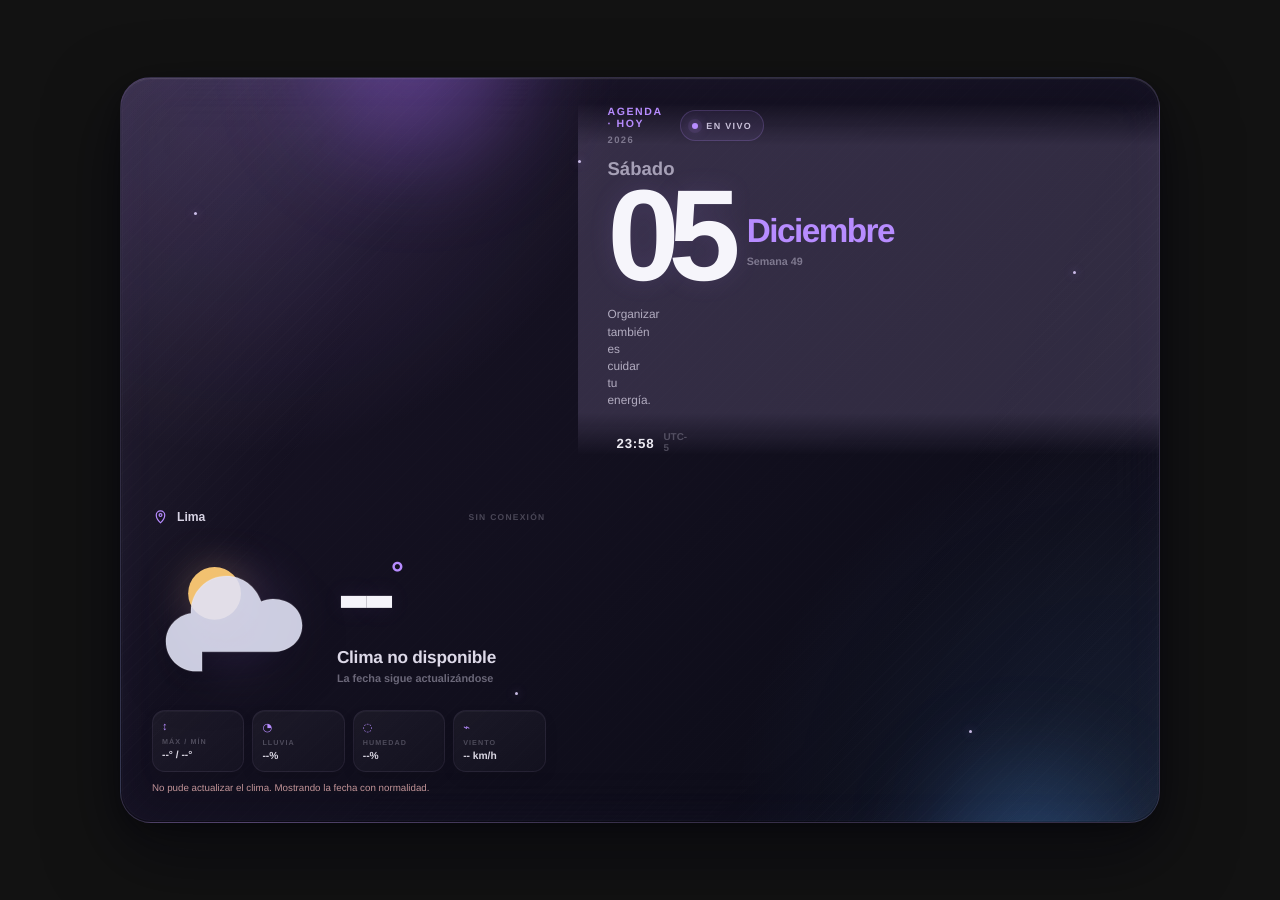
==== agenda.html @ 4ac25b36 "Add files via upload" ====
<!DOCTYPE html>
<html lang="es">
<head>
  <meta charset="UTF-8" />
  <meta name="viewport" content="width=device-width, initial-scale=1.0" />
  <meta name="color-scheme" content="dark" />
  <meta name="theme-color" content="transparent" />

  <title>Kanelista — Agenda</title>

  <link rel="stylesheet" href="agenda.css?v=20260717-1" />
  <script src="agenda.js?v=20260717-1" defer></script>
</head>

<body>
  <main class="widget-shell">
    <article class="agenda-card" id="agendaCard" data-period="night" data-weather="cloudy">
      <span class="shine" aria-hidden="true"></span>
      <span class="orb orb-one" aria-hidden="true"></span>
      <span class="orb orb-two" aria-hidden="true"></span>
      <span class="stars" aria-hidden="true">
        <i></i><i></i><i></i><i></i><i></i>
      </span>

      <section class="date-panel" aria-label="Fecha actual">
        <header class="panel-header">
          <div>
            <p class="eyebrow">AGENDA · HOY</p>
            <p class="year" id="year">2026</p>
          </div>

          <div class="live-pill">
            <span class="live-dot" aria-hidden="true"></span>
            <span>EN VIVO</span>
          </div>
        </header>

        <div class="date-main">
          <p class="weekday" id="weekday">Viernes</p>

          <div class="day-row">
            <strong class="day-number" id="dayNumber">17</strong>

            <div class="month-block">
              <span class="month" id="month">Julio</span>
              <span class="date-caption" id="dateCaption">Semana 29</span>
            </div>
          </div>

          <p class="daily-message" id="dailyMessage">
            Un día a la vez, pero con estilo.
          </p>
        </div>

        <footer class="date-footer">
          <span class="clock-icon" aria-hidden="true">
            <svg viewBox="0 0 24 24">
              <circle cx="12" cy="12" r="8.5"></circle>
              <path d="M12 7.2v5.2l3.4 2"></path>
            </svg>
          </span>

          <time class="clock" id="clock">19:00</time>
          <span class="timezone" id="timezoneLabel">UTC−5</span>
        </footer>
      </section>

      <div class="divider" aria-hidden="true"></div>

      <section class="weather-panel" aria-label="Clima actual">
        <header class="weather-header">
          <button class="location-button" id="locationButton" type="button" title="Usar mi ubicación">
            <span class="pin" aria-hidden="true">
              <svg viewBox="0 0 24 24">
                <path d="M12 21s6-5.1 6-11a6 6 0 1 0-12 0c0 5.9 6 11 6 11Z"></path>
                <circle cx="12" cy="10" r="2"></circle>
              </svg>
            </span>

            <span id="locationName">Lima</span>
          </button>

          <span class="updated" id="updatedLabel">Actualizando…</span>
        </header>

        <div class="weather-main">
          <div class="weather-icon" id="weatherIcon" aria-hidden="true">
            <svg viewBox="0 0 120 120">
              <circle class="sun-core" cx="45" cy="42" r="19"></circle>
              <path class="cloud-main" d="M36 84h51c12 0 21-8 21-19s-9-19-21-19c-3 0-6 .7-8.5 1.9C74.8 37 65 29.5 53.4 29.5 39.4 29.5 28 40.9 28 55v1.2C17.7 57.8 10 66.3 10 76.5 10 88.4 19.7 98 31.6 98H36Z"></path>
            </svg>
          </div>

          <div class="temperature-wrap">
            <div class="temperature-line">
              <strong id="temperature">--</strong>
              <span>°</span>
            </div>

            <p class="condition" id="condition">Cargando clima…</p>
            <p class="feels-like" id="feelsLike">Sensación térmica --°</p>
          </div>
        </div>

        <div class="weather-stats" aria-label="Detalles del clima">
          <div class="stat">
            <span class="stat-icon" aria-hidden="true">↕</span>
            <span class="stat-label">MÁX / MÍN</span>
            <strong id="highLow">--° / --°</strong>
          </div>

          <div class="stat">
            <span class="stat-icon" aria-hidden="true">◔</span>
            <span class="stat-label">LLUVIA</span>
            <strong id="rainChance">--%</strong>
          </div>

          <div class="stat">
            <span class="stat-icon" aria-hidden="true">◌</span>
            <span class="stat-label">HUMEDAD</span>
            <strong id="humidity">--%</strong>
          </div>

          <div class="stat">
            <span class="stat-icon" aria-hidden="true">⌁</span>
            <span class="stat-label">VIENTO</span>
            <strong id="wind">-- km/h</strong>
          </div>
        </div>

        <p class="weather-error" id="weatherError" hidden>
          No pude actualizar el clima. Mostrando la fecha con normalidad.
        </p>
      </section>
    </article>
  </main>
</body>
</html>
---- agenda.css ----
/* =========================================================
   KANELISTA — AGENDA CENTRAL
   Fecha + clima en vivo · fondo transparente para Notion
   ========================================================= */

:root {
  color-scheme: dark;

  --text: rgba(250, 249, 255, 0.98);
  --muted: rgba(226, 220, 242, 0.66);
  --soft: rgba(226, 220, 242, 0.43);
  --faint: rgba(226, 220, 242, 0.27);

  --purple: #b78cff;
  --purple-strong: #8d5cff;
  --purple-soft: rgba(183, 140, 255, 0.18);
  --cyan: #78e5ff;

  --glass-top: rgba(28, 21, 43, 0.86);
  --glass-bottom: rgba(9, 10, 22, 0.90);
  --line: rgba(211, 187, 255, 0.18);
  --line-hot: rgba(183, 140, 255, 0.42);
  --shadow: rgba(4, 3, 13, 0.54);

  --radius: 31px;
}

* {
  box-sizing: border-box;
}

html,
body {
  width: 100%;
  min-height: 100%;
  margin: 0;
  background: transparent !important;
}

body {
  overflow: hidden;
  color: var(--text);
  font-family:
    Inter,
    ui-sans-serif,
    -apple-system,
    BlinkMacSystemFont,
    "SF Pro Display",
    "Segoe UI",
    sans-serif;
  -webkit-font-smoothing: antialiased;
  text-rendering: geometricPrecision;
}

button {
  font: inherit;
}

.widget-shell {
  width: 100%;
  min-height: 100dvh;
  display: grid;
  place-items: center;
  padding: clamp(10px, 2.2vw, 22px);
  background: transparent;
}

.agenda-card {
  position: relative;
  isolation: isolate;
  width: min(100%, 1040px);
  min-height: 332px;
  display: grid;
  grid-template-columns: minmax(0, 0.94fr) 1px minmax(0, 1.2fr);
  overflow: hidden;

  border: 1px solid var(--line);
  border-radius: var(--radius);

  background:
    radial-gradient(circle at 12% 0%, rgba(183, 140, 255, 0.18), transparent 32%),
    radial-gradient(circle at 96% 100%, rgba(91, 169, 255, 0.11), transparent 31%),
    linear-gradient(142deg, var(--glass-top), var(--glass-bottom));

  box-shadow:
    0 28px 72px var(--shadow),
    0 8px 25px rgba(0, 0, 0, 0.28),
    inset 0 1px 0 rgba(255, 255, 255, 0.11),
    inset 0 -1px 0 rgba(0, 0, 0, 0.28);

  backdrop-filter: blur(28px) saturate(135%);
  -webkit-backdrop-filter: blur(28px) saturate(135%);

  transform: translateZ(0);
}

.agenda-card::before {
  content: "";
  position: absolute;
  inset: 0;
  z-index: -4;
  border-radius: inherit;
  pointer-events: none;

  background:
    linear-gradient(115deg, rgba(255, 255, 255, 0.06), transparent 26% 72%, rgba(255, 255, 255, 0.025)),
    repeating-linear-gradient(
      135deg,
      rgba(255, 255, 255, 0.009) 0 1px,
      transparent 1px 8px
    );
}

.agenda-card::after {
  content: "";
  position: absolute;
  inset: 1px;
  z-index: 10;
  border-radius: calc(var(--radius) - 1px);
  pointer-events: none;

  box-shadow:
    inset 0 0 45px rgba(183, 140, 255, 0.035),
    inset 0 0 0 1px rgba(255, 255, 255, 0.014);
}

/* Themes according to time and weather */

.agenda-card[data-period="day"] {
  --glass-top: rgba(27, 25, 47, 0.84);
  --glass-bottom: rgba(10, 13, 28, 0.88);
}

.agenda-card[data-period="day"][data-weather="clear"] {
  background:
    radial-gradient(circle at 91% 9%, rgba(255, 196, 101, 0.16), transparent 24%),
    radial-gradient(circle at 8% 100%, rgba(183, 140, 255, 0.15), transparent 30%),
    linear-gradient(142deg, rgba(35, 25, 50, 0.84), rgba(9, 13, 29, 0.90));
}

.agenda-card[data-weather="rain"] {
  background:
    radial-gradient(circle at 88% 0%, rgba(78, 169, 255, 0.17), transparent 29%),
    radial-gradient(circle at 9% 100%, rgba(183, 140, 255, 0.13), transparent 31%),
    linear-gradient(142deg, rgba(20, 27, 48, 0.88), rgba(7, 12, 25, 0.92));
}

.agenda-card[data-weather="fog"] {
  background:
    radial-gradient(circle at 86% 6%, rgba(221, 230, 248, 0.10), transparent 30%),
    linear-gradient(142deg, rgba(34, 31, 49, 0.88), rgba(12, 14, 26, 0.92));
}

.agenda-card[data-weather="storm"] {
  background:
    radial-gradient(circle at 88% 0%, rgba(124, 106, 255, 0.23), transparent 30%),
    radial-gradient(circle at 10% 100%, rgba(76, 167, 255, 0.14), transparent 30%),
    linear-gradient(142deg, rgba(25, 21, 50, 0.91), rgba(7, 9, 24, 0.94));
}

.shine {
  position: absolute;
  z-index: 11;
  top: -50%;
  left: -20%;
  width: 27%;
  height: 210%;
  pointer-events: none;
  opacity: 0;

  background:
    linear-gradient(
      90deg,
      transparent,
      rgba(255, 255, 255, 0.08),
      rgba(183, 140, 255, 0.28),
      rgba(255, 255, 255, 0.07),
      transparent
    );

  filter: blur(8px);
  transform: rotate(15deg) translateX(-190%);
  animation: shineAcross 9s ease-in-out infinite 1.8s;
}

.orb {
  position: absolute;
  z-index: -2;
  border-radius: 999px;
  pointer-events: none;
  filter: blur(46px);
}

.orb-one {
  width: 210px;
  height: 210px;
  top: -130px;
  left: 18%;
  background: rgba(169, 111, 255, 0.33);
  animation: driftOne 9s ease-in-out infinite;
}

.orb-two {
  width: 180px;
  height: 180px;
  right: 4%;
  bottom: -125px;
  background: rgba(83, 165, 255, 0.24);
  animation: driftTwo 11s ease-in-out infinite;
}

.stars i {
  position: absolute;
  z-index: -1;
  width: 3px;
  height: 3px;
  border-radius: 50%;
  background: rgba(225, 211, 255, 0.88);
  box-shadow: 0 0 8px rgba(183, 140, 255, 0.58);
  animation: twinkle 3.4s ease-in-out infinite;
}

.stars i:nth-child(1) {
  top: 18%;
  left: 7%;
}

.stars i:nth-child(2) {
  top: 11%;
  left: 44%;
  animation-delay: 0.7s;
}

.stars i:nth-child(3) {
  top: 26%;
  right: 8%;
  animation-delay: 1.5s;
}

.stars i:nth-child(4) {
  bottom: 17%;
  left: 38%;
  animation-delay: 2.1s;
}

.stars i:nth-child(5) {
  bottom: 12%;
  right: 18%;
  animation-delay: 2.6s;
}

.date-panel,
.weather-panel {
  position: relative;
  z-index: 2;
  min-width: 0;
  padding: 28px 31px 26px;
}

.date-panel {
  display: flex;
  flex-direction: column;
}

.panel-header,
.weather-header,
.date-footer {
  display: flex;
  align-items: center;
}

.panel-header,
.weather-header {
  justify-content: space-between;
  gap: 18px;
}

.eyebrow,
.year,
.stat-label,
.live-pill,
.updated {
  letter-spacing: 0.15em;
  text-transform: uppercase;
}

.eyebrow {
  margin: 0 0 4px;
  color: var(--purple);
  font-size: 0.66rem;
  font-weight: 780;
}

.year {
  margin: 0;
  color: var(--soft);
  font-size: 0.59rem;
  font-weight: 700;
}

.live-pill {
  display: inline-flex;
  align-items: center;
  gap: 8px;
  min-height: 31px;
  padding: 0 11px;

  border: 1px solid rgba(183, 140, 255, 0.20);
  border-radius: 999px;

  color: rgba(239, 231, 255, 0.80);
  background: rgba(183, 140, 255, 0.07);

  font-size: 0.56rem;
  font-weight: 760;
  white-space: nowrap;
}

.live-dot {
  width: 6px;
  height: 6px;
  border-radius: 50%;
  background: var(--purple);
  box-shadow:
    0 0 0 4px rgba(183, 140, 255, 0.09),
    0 0 11px rgba(183, 140, 255, 0.60);
  animation: livePulse 2.5s ease-in-out infinite;
}

.date-main {
  flex: 1;
  display: flex;
  flex-direction: column;
  justify-content: center;
  padding-block: 13px 7px;
}

.weekday {
  margin: 0 0 3px;
  color: var(--muted);
  font-size: clamp(1rem, 1.8vw, 1.16rem);
  font-weight: 580;
}

.day-row {
  display: flex;
  align-items: center;
  gap: 17px;
}

.day-number {
  display: block;
  color: var(--text);
  font-size: clamp(5.4rem, 11vw, 8.1rem);
  font-weight: 760;
  line-height: 0.82;
  letter-spacing: -0.085em;
  font-variant-numeric: tabular-nums;
  text-shadow: 0 0 26px rgba(183, 140, 255, 0.12);
}

.month-block {
  display: flex;
  flex-direction: column;
  padding-top: 8px;
}

.month {
  color: var(--purple);
  font-size: clamp(1.45rem, 3.1vw, 2.08rem);
  font-weight: 710;
  letter-spacing: -0.045em;
}

.date-caption {
  margin-top: 5px;
  color: var(--soft);
  font-size: 0.67rem;
  font-weight: 610;
}

.daily-message {
  max-width: 360px;
  margin: 17px 0 0;
  color: rgba(232, 226, 245, 0.70);
  font-size: 0.74rem;
  font-weight: 500;
  line-height: 1.45;
}

.date-footer {
  gap: 9px;
  padding-top: 15px;
  border-top: 1px solid rgba(222, 202, 255, 0.10);
}

.clock-icon {
  width: 17px;
  height: 17px;
  color: var(--purple);
}

.clock-icon svg {
  width: 100%;
  height: 100%;
  fill: none;
  stroke: currentColor;
  stroke-width: 1.7;
  stroke-linecap: round;
  stroke-linejoin: round;
}

.clock {
  color: rgba(250, 248, 255, 0.94);
  font-size: 0.83rem;
  font-weight: 720;
  font-variant-numeric: tabular-nums;
  letter-spacing: 0.06em;
}

.timezone {
  margin-left: auto;
  color: var(--faint);
  font-size: 0.62rem;
  font-weight: 620;
}

.divider {
  align-self: stretch;
  margin-block: 25px;
  background:
    linear-gradient(
      to bottom,
      transparent,
      rgba(215, 190, 255, 0.17) 12%,
      rgba(215, 190, 255, 0.17) 88%,
      transparent
    );
}

.weather-panel {
  display: flex;
  flex-direction: column;
}

.location-button {
  max-width: 72%;
  display: inline-flex;
  align-items: center;
  gap: 8px;
  padding: 0;
  border: 0;
  color: rgba(243, 238, 255, 0.88);
  background: transparent;
  cursor: pointer;
  font-size: 0.76rem;
  font-weight: 650;
}

.location-button:hover {
  color: var(--purple);
}

.location-button:focus-visible {
  outline: 2px solid rgba(183, 140, 255, 0.48);
  outline-offset: 5px;
  border-radius: 8px;
}

.pin {
  width: 17px;
  height: 17px;
  flex: 0 0 auto;
  color: var(--purple);
}

.pin svg {
  width: 100%;
  height: 100%;
  fill: none;
  stroke: currentColor;
  stroke-width: 1.7;
  stroke-linecap: round;
  stroke-linejoin: round;
}

.updated {
  flex: 0 0 auto;
  color: var(--faint);
  font-size: 0.53rem;
  font-weight: 710;
  white-space: nowrap;
}

.weather-main {
  flex: 1;
  display: grid;
  grid-template-columns: minmax(120px, 0.8fr) minmax(155px, 1fr);
  align-items: center;
  gap: 18px;
  padding-block: 10px 8px;
}

.weather-icon {
  position: relative;
  width: min(100%, 184px);
  aspect-ratio: 1;
  display: grid;
  place-items: center;
  justify-self: center;
  color: var(--purple);
  filter: drop-shadow(0 15px 22px rgba(5, 3, 16, 0.32));
}

.weather-icon::before {
  content: "";
  position: absolute;
  inset: 18%;
  z-index: -1;
  border-radius: 50%;
  background: rgba(183, 140, 255, 0.10);
  filter: blur(20px);
}

.weather-icon svg {
  width: 100%;
  height: 100%;
  overflow: visible;
}

.weather-icon .sun,
.weather-icon .sun-core,
.weather-icon .moon {
  fill: rgba(255, 205, 118, 0.94);
  filter: drop-shadow(0 0 14px rgba(255, 205, 118, 0.25));
  transform-origin: center;
  animation: sunBreathe 5.5s ease-in-out infinite;
}

.weather-icon .moon {
  fill: rgba(214, 206, 255, 0.95);
  filter: drop-shadow(0 0 14px rgba(183, 140, 255, 0.25));
}

.weather-icon .cloud,
.weather-icon .cloud-main {
  fill: rgba(224, 226, 246, 0.90);
  stroke: rgba(255, 255, 255, 0.14);
  stroke-width: 1;
  animation: cloudFloat 5.5s ease-in-out infinite;
}

.weather-icon .cloud-back {
  fill: rgba(161, 169, 207, 0.54);
  animation: cloudFloatBack 7s ease-in-out infinite;
}

.weather-icon .rain-drop {
  stroke: rgba(113, 207, 255, 0.92);
  stroke-width: 4.5;
  stroke-linecap: round;
  animation: rainDrop 1.25s linear infinite;
}

.weather-icon .snow-dot {
  fill: rgba(230, 245, 255, 0.95);
  animation: snowFall 2.1s linear infinite;
}

.weather-icon .bolt {
  fill: rgba(255, 215, 91, 0.96);
  filter: drop-shadow(0 0 9px rgba(255, 215, 91, 0.35));
  animation: boltFlash 2.8s ease-in-out infinite;
}

.weather-icon .fog-line {
  stroke: rgba(219, 222, 240, 0.74);
  stroke-width: 5;
  stroke-linecap: round;
  animation: fogMove 5s ease-in-out infinite;
}

.temperature-wrap {
  min-width: 0;
}

.temperature-line {
  display: flex;
  align-items: flex-start;
}

.temperature-line strong {
  color: var(--text);
  font-size: clamp(4.1rem, 8vw, 6.3rem);
  font-weight: 740;
  line-height: 0.82;
  letter-spacing: -0.08em;
  font-variant-numeric: tabular-nums;
  text-shadow: 0 0 25px rgba(183, 140, 255, 0.10);
}

.temperature-line span {
  margin: 2px 0 0 3px;
  color: var(--purple);
  font-size: 2rem;
  font-weight: 660;
}

.condition {
  margin: 11px 0 0;
  overflow: hidden;
  color: rgba(244, 240, 255, 0.90);
  font-size: clamp(0.9rem, 1.75vw, 1.08rem);
  font-weight: 670;
  letter-spacing: -0.015em;
  text-overflow: ellipsis;
  white-space: nowrap;
}

.feels-like {
  margin: 5px 0 0;
  color: var(--soft);
  font-size: 0.68rem;
  font-weight: 560;
}

.weather-stats {
  display: grid;
  grid-template-columns: repeat(4, minmax(0, 1fr));
  gap: 8px;
}

.stat {
  min-width: 0;
  padding: 10px 9px 9px;
  border: 1px solid rgba(211, 187, 255, 0.08);
  border-radius: 13px;

  background:
    linear-gradient(145deg, rgba(255, 255, 255, 0.045), rgba(255, 255, 255, 0.014));

  box-shadow:
    inset 0 1px 0 rgba(255, 255, 255, 0.035),
    0 6px 14px rgba(0, 0, 0, 0.08);
}

.stat-icon {
  display: block;
  margin-bottom: 4px;
  color: var(--purple);
  font-size: 0.70rem;
}

.stat-label {
  display: block;
  margin-bottom: 4px;
  overflow: hidden;
  color: var(--faint);
  font-size: 0.45rem;
  font-weight: 730;
  text-overflow: ellipsis;
  white-space: nowrap;
}

.stat strong {
  display: block;
  overflow: hidden;
  color: rgba(247, 244, 255, 0.88);
  font-size: 0.64rem;
  font-weight: 690;
  text-overflow: ellipsis;
  white-space: nowrap;
}

.weather-error {
  margin: 10px 0 0;
  color: rgba(255, 194, 194, 0.74);
  font-size: 0.61rem;
  line-height: 1.4;
}

/* Loading */

.agenda-card.is-loading .weather-icon {
  opacity: 0.45;
}

.agenda-card.is-loading .temperature-line,
.agenda-card.is-loading .condition,
.agenda-card.is-loading .feels-like,
.agenda-card.is-loading .weather-stats {
  animation: loadingPulse 1.35s ease-in-out infinite;
}

/* Responsive */

@media (max-width: 760px) {
  body {
    overflow: auto;
  }

  .widget-shell {
    place-items: start center;
  }

  .agenda-card {
    grid-template-columns: 1fr;
    min-height: 0;
  }

  .divider {
    width: auto;
    height: 1px;
    margin: 0 24px;

    background:
      linear-gradient(
        to right,
        transparent,
        rgba(215, 190, 255, 0.17) 12%,
        rgba(215, 190, 255, 0.17) 88%,
        transparent
      );
  }

  .date-panel,
  .weather-panel {
    padding: 24px;
  }

  .date-main {
    min-height: 200px;
  }

  .weather-main {
    min-height: 210px;
  }
}

@media (max-width: 520px) {
  .widget-shell {
    padding: 9px;
  }

  .agenda-card {
    border-radius: 24px;
  }

  .date-panel,
  .weather-panel {
    padding-inline: 19px;
  }

  .day-number {
    font-size: clamp(4.7rem, 23vw, 6.4rem);
  }

  .weather-main {
    grid-template-columns: minmax(102px, 0.75fr) minmax(140px, 1fr);
    gap: 9px;
  }

  .weather-icon {
    width: min(100%, 145px);
  }

  .temperature-line strong {
    font-size: clamp(3.7rem, 19vw, 5rem);
  }

  .weather-stats {
    grid-template-columns: 1fr 1fr;
  }

  .stat {
    min-height: 64px;
  }
}

@media (max-width: 370px) {
  .live-pill {
    display: none;
  }

  .weather-main {
    grid-template-columns: 1fr;
  }

  .weather-icon {
    width: 118px;
    margin-bottom: -16px;
  }

  .temperature-wrap {
    text-align: center;
  }

  .temperature-line {
    justify-content: center;
  }
}

/* Animations */

@keyframes shineAcross {
  0%,
  14% {
    opacity: 0;
    transform: rotate(15deg) translateX(-190%);
  }

  25% {
    opacity: 0.5;
  }

  42% {
    opacity: 0.82;
  }

  60% {
    opacity: 0;
    transform: rotate(15deg) translateX(500%);
  }

  100% {
    opacity: 0;
    transform: rotate(15deg) translateX(500%);
  }
}

@keyframes driftOne {
  0%,
  100% {
    transform: translate3d(0, 0, 0) scale(1);
    opacity: 0.27;
  }

  50% {
    transform: translate3d(20px, 13px, 0) scale(1.12);
    opacity: 0.39;
  }
}

@keyframes driftTwo {
  0%,
  100% {
    transform: translate3d(0, 0, 0) scale(1);
    opacity: 0.21;
  }

  50% {
    transform: translate3d(-16px, -11px, 0) scale(1.15);
    opacity: 0.34;
  }
}

@keyframes twinkle {
  0%,
  100% {
    opacity: 0.18;
    transform: scale(0.75);
  }

  50% {
    opacity: 0.9;
    transform: scale(1.22);
  }
}

@keyframes livePulse {
  0%,
  100% {
    opacity: 0.78;
    transform: scale(1);
  }

  50% {
    opacity: 1;
    transform: scale(1.18);
  }
}

@keyframes loadingPulse {
  0%,
  100% {
    opacity: 0.48;
  }

  50% {
    opacity: 0.88;
  }
}

@keyframes sunBreathe {
  0%,
  100% {
    transform: scale(0.97);
  }

  50% {
    transform: scale(1.04);
  }
}

@keyframes cloudFloat {
  0%,
  100% {
    transform: translateX(0);
  }

  50% {
    transform: translateX(3px);
  }
}

@keyframes cloudFloatBack {
  0%,
  100% {
    transform: translateX(0);
  }

  50% {
    transform: translateX(-3px);
  }
}

@keyframes rainDrop {
  0% {
    opacity: 0;
    transform: translateY(-5px);
  }

  25% {
    opacity: 1;
  }

  100% {
    opacity: 0;
    transform: translateY(15px);
  }
}

@keyframes snowFall {
  0% {
    opacity: 0;
    transform: translateY(-5px);
  }

  25% {
    opacity: 1;
  }

  100% {
    opacity: 0;
    transform: translateY(14px);
  }
}

@keyframes boltFlash {
  0%,
  83%,
  100% {
    opacity: 0.55;
  }

  86%,
  90% {
    opacity: 1;
  }

  88%,
  92% {
    opacity: 0.35;
  }
}

@keyframes fogMove {
  0%,
  100% {
    transform: translateX(-4px);
    opacity: 0.55;
  }

  50% {
    transform: translateX(5px);
    opacity: 0.9;
  }
}

@media (prefers-reduced-motion: reduce) {
  *,
  *::before,
  *::after {
    animation-duration: 0.001ms !important;
    animation-iteration-count: 1 !important;
    transition-duration: 0.001ms !important;
  }
}
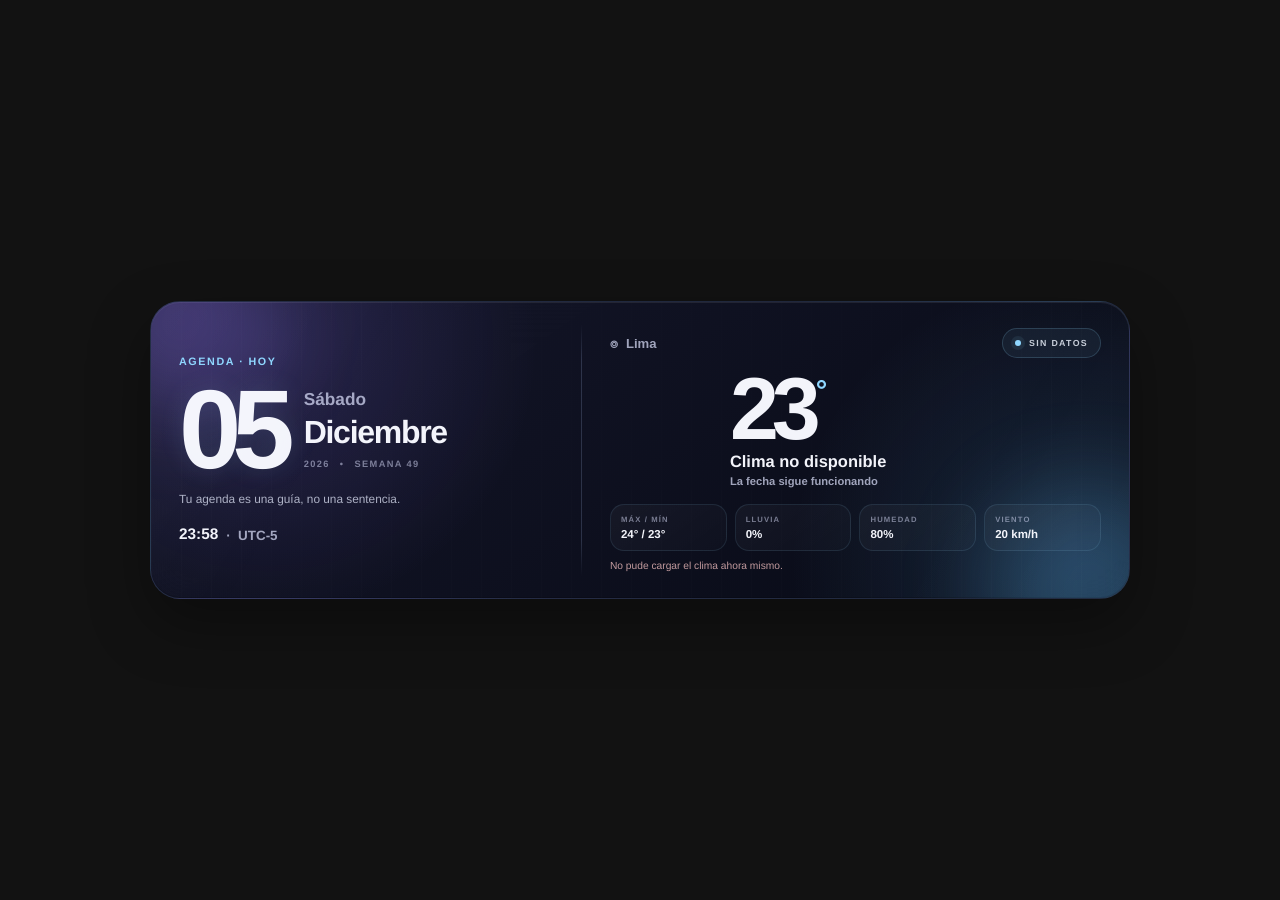
==== commit 617eb99d: "Add files via upload" ====
--- a/agenda.html
+++ b/agenda.html
@@ -4,132 +4,96 @@
   <meta charset="UTF-8" />
   <meta name="viewport" content="width=device-width, initial-scale=1.0" />
   <meta name="color-scheme" content="dark" />
-  <meta name="theme-color" content="transparent" />
-
-  <title>Kanelista — Agenda</title>
-
-  <link rel="stylesheet" href="agenda.css?v=20260717-1" />
-  <script src="agenda.js?v=20260717-1" defer></script>
+  <title>Kanelista · Agenda</title>
+  <link rel="stylesheet" href="agenda.css?v=20260717-3" />
+  <script src="agenda.js?v=20260717-3" defer></script>
 </head>
-
 <body>
   <main class="widget-shell">
-    <article class="agenda-card" id="agendaCard" data-period="night" data-weather="cloudy">
-      <span class="shine" aria-hidden="true"></span>
-      <span class="orb orb-one" aria-hidden="true"></span>
-      <span class="orb orb-two" aria-hidden="true"></span>
-      <span class="stars" aria-hidden="true">
-        <i></i><i></i><i></i><i></i><i></i>
-      </span>
+    <article class="agenda-card" id="agendaCard" data-period="night">
+      <span class="glow glow-left" aria-hidden="true"></span>
+      <span class="glow glow-right" aria-hidden="true"></span>
 
-      <section class="date-panel" aria-label="Fecha actual">
-        <header class="panel-header">
-          <div>
-            <p class="eyebrow">AGENDA · HOY</p>
-            <p class="year" id="year">2026</p>
+      <section class="date-side" aria-label="Fecha actual">
+        <p class="eyebrow">AGENDA · HOY</p>
+
+        <div class="date-main">
+          <div class="date-big">
+            <span class="day-number" id="dayNumber">17</span>
           </div>
 
-          <div class="live-pill">
-            <span class="live-dot" aria-hidden="true"></span>
-            <span>EN VIVO</span>
+          <div class="date-meta">
+            <p class="weekday" id="weekday">Viernes</p>
+            <p class="month" id="month">Julio</p>
+            <p class="yearline">
+              <span id="year">2026</span>
+              <span class="dot">•</span>
+              <span id="weekLabel">Semana 29</span>
+            </p>
           </div>
-        </header>
-
-        <div class="date-main">
-          <p class="weekday" id="weekday">Viernes</p>
-
-          <div class="day-row">
-            <strong class="day-number" id="dayNumber">17</strong>
-
-            <div class="month-block">
-              <span class="month" id="month">Julio</span>
-              <span class="date-caption" id="dateCaption">Semana 29</span>
-            </div>
-          </div>
-
-          <p class="daily-message" id="dailyMessage">
-            Un día a la vez, pero con estilo.
-          </p>
         </div>
 
-        <footer class="date-footer">
-          <span class="clock-icon" aria-hidden="true">
-            <svg viewBox="0 0 24 24">
-              <circle cx="12" cy="12" r="8.5"></circle>
-              <path d="M12 7.2v5.2l3.4 2"></path>
-            </svg>
-          </span>
+        <p class="message" id="message">Organiza tu día sin ahogarte en él.</p>
 
-          <time class="clock" id="clock">19:00</time>
+        <div class="date-bottom">
+          <span class="time" id="clock">22:46</span>
+          <span class="sep">·</span>
           <span class="timezone" id="timezoneLabel">UTC−5</span>
-        </footer>
+        </div>
       </section>
 
       <div class="divider" aria-hidden="true"></div>
 
-      <section class="weather-panel" aria-label="Clima actual">
-        <header class="weather-header">
-          <button class="location-button" id="locationButton" type="button" title="Usar mi ubicación">
-            <span class="pin" aria-hidden="true">
-              <svg viewBox="0 0 24 24">
-                <path d="M12 21s6-5.1 6-11a6 6 0 1 0-12 0c0 5.9 6 11 6 11Z"></path>
-                <circle cx="12" cy="10" r="2"></circle>
-              </svg>
-            </span>
-
+      <section class="weather-side" aria-label="Clima actual">
+        <div class="weather-top">
+          <button class="location" id="locationButton" type="button" title="Usar mi ubicación">
+            <span class="pin">⌾</span>
             <span id="locationName">Lima</span>
           </button>
 
-          <span class="updated" id="updatedLabel">Actualizando…</span>
-        </header>
+          <span class="live-pill">
+            <span class="live-dot"></span>
+            <span id="updatedLabel">AHORA</span>
+          </span>
+        </div>
 
         <div class="weather-main">
-          <div class="weather-icon" id="weatherIcon" aria-hidden="true">
-            <svg viewBox="0 0 120 120">
-              <circle class="sun-core" cx="45" cy="42" r="19"></circle>
-              <path class="cloud-main" d="M36 84h51c12 0 21-8 21-19s-9-19-21-19c-3 0-6 .7-8.5 1.9C74.8 37 65 29.5 53.4 29.5 39.4 29.5 28 40.9 28 55v1.2C17.7 57.8 10 66.3 10 76.5 10 88.4 19.7 98 31.6 98H36Z"></path>
-            </svg>
-          </div>
+          <div class="icon-wrap" id="weatherIcon" aria-hidden="true"></div>
 
-          <div class="temperature-wrap">
-            <div class="temperature-line">
-              <strong id="temperature">--</strong>
-              <span>°</span>
+          <div class="weather-text">
+            <div class="temp-line">
+              <span class="temp" id="temperature">23</span>
+              <span class="temp-degree">°</span>
             </div>
-
-            <p class="condition" id="condition">Cargando clima…</p>
-            <p class="feels-like" id="feelsLike">Sensación térmica --°</p>
+            <p class="condition" id="condition">Cielo despejado</p>
+            <p class="feels-like" id="feelsLike">Sensación térmica 23°</p>
           </div>
         </div>
 
-        <div class="weather-stats" aria-label="Detalles del clima">
-          <div class="stat">
-            <span class="stat-icon" aria-hidden="true">↕</span>
-            <span class="stat-label">MÁX / MÍN</span>
-            <strong id="highLow">--° / --°</strong>
+        <div class="weather-chips">
+          <div class="chip">
+            <span class="chip-label">Máx / mín</span>
+            <strong id="highLow">24° / 23°</strong>
           </div>
 
-          <div class="stat">
-            <span class="stat-icon" aria-hidden="true">◔</span>
-            <span class="stat-label">LLUVIA</span>
-            <strong id="rainChance">--%</strong>
+          <div class="chip">
+            <span class="chip-label">Lluvia</span>
+            <strong id="rainChance">0%</strong>
           </div>
 
-          <div class="stat">
-            <span class="stat-icon" aria-hidden="true">◌</span>
-            <span class="stat-label">HUMEDAD</span>
-            <strong id="humidity">--%</strong>
+          <div class="chip">
+            <span class="chip-label">Humedad</span>
+            <strong id="humidity">80%</strong>
           </div>
 
-          <div class="stat">
-            <span class="stat-icon" aria-hidden="true">⌁</span>
-            <span class="stat-label">VIENTO</span>
-            <strong id="wind">-- km/h</strong>
+          <div class="chip">
+            <span class="chip-label">Viento</span>
+            <strong id="wind">20 km/h</strong>
           </div>
         </div>
 
         <p class="weather-error" id="weatherError" hidden>
-          No pude actualizar el clima. Mostrando la fecha con normalidad.
+          No pude cargar el clima ahora mismo.
         </p>
       </section>
     </article>
--- a/agenda.css
+++ b/agenda.css
@@ -1,45 +1,28 @@
-/* =========================================================
-   KANELISTA — AGENDA CENTRAL
-   Fecha + clima en vivo · fondo transparente para Notion
-   ========================================================= */
+/* KANELISTA — Agenda simple horizontal */
 
 :root {
   color-scheme: dark;
-
-  --text: rgba(250, 249, 255, 0.98);
-  --muted: rgba(226, 220, 242, 0.66);
-  --soft: rgba(226, 220, 242, 0.43);
-  --faint: rgba(226, 220, 242, 0.27);
-
-  --purple: #b78cff;
-  --purple-strong: #8d5cff;
-  --purple-soft: rgba(183, 140, 255, 0.18);
-  --cyan: #78e5ff;
-
-  --glass-top: rgba(28, 21, 43, 0.86);
-  --glass-bottom: rgba(9, 10, 22, 0.90);
-  --line: rgba(211, 187, 255, 0.18);
-  --line-hot: rgba(183, 140, 255, 0.42);
-  --shadow: rgba(4, 3, 13, 0.54);
-
-  --radius: 31px;
-}
-
-* {
-  box-sizing: border-box;
-}
-
-html,
-body {
+  --bg-top: rgba(22, 24, 46, 0.88);
+  --bg-bottom: rgba(7, 10, 22, 0.92);
+  --line: rgba(145, 190, 255, 0.15);
+  --text: rgba(248, 249, 255, 0.98);
+  --muted: rgba(223, 228, 255, 0.70);
+  --soft: rgba(223, 228, 255, 0.50);
+  --accent: #8fd7ff;
+  --accent2: #8e73ff;
+  --shadow: rgba(0, 0, 0, 0.34);
+}
+
+* { box-sizing: border-box; }
+
+html, body {
+  margin: 0;
   width: 100%;
   min-height: 100%;
-  margin: 0;
   background: transparent !important;
 }
 
 body {
-  overflow: hidden;
-  color: var(--text);
   font-family:
     Inter,
     ui-sans-serif,
@@ -48,6 +31,7 @@
     "SF Pro Display",
     "Segoe UI",
     sans-serif;
+  color: var(--text);
   -webkit-font-smoothing: antialiased;
   text-rendering: geometricPrecision;
 }
@@ -61,640 +45,523 @@
   min-height: 100dvh;
   display: grid;
   place-items: center;
-  padding: clamp(10px, 2.2vw, 22px);
+  padding: 14px;
   background: transparent;
 }
 
 .agenda-card {
   position: relative;
-  isolation: isolate;
-  width: min(100%, 1040px);
-  min-height: 332px;
-  display: grid;
-  grid-template-columns: minmax(0, 0.94fr) 1px minmax(0, 1.2fr);
   overflow: hidden;
-
+  width: min(100%, 980px);
+  min-height: 250px;
+  display: flex;
+  align-items: stretch;
+  gap: 0;
+  border-radius: 30px;
   border: 1px solid var(--line);
-  border-radius: var(--radius);
-
   background:
-    radial-gradient(circle at 12% 0%, rgba(183, 140, 255, 0.18), transparent 32%),
-    radial-gradient(circle at 96% 100%, rgba(91, 169, 255, 0.11), transparent 31%),
-    linear-gradient(142deg, var(--glass-top), var(--glass-bottom));
-
+    radial-gradient(circle at 12% 15%, rgba(142, 115, 255, 0.18), transparent 30%),
+    radial-gradient(circle at 95% 88%, rgba(109, 196, 255, 0.16), transparent 30%),
+    linear-gradient(145deg, var(--bg-top), var(--bg-bottom));
   box-shadow:
-    0 28px 72px var(--shadow),
-    0 8px 25px rgba(0, 0, 0, 0.28),
-    inset 0 1px 0 rgba(255, 255, 255, 0.11),
-    inset 0 -1px 0 rgba(0, 0, 0, 0.28);
-
-  backdrop-filter: blur(28px) saturate(135%);
-  -webkit-backdrop-filter: blur(28px) saturate(135%);
-
-  transform: translateZ(0);
+    0 24px 60px var(--shadow),
+    inset 0 1px 0 rgba(255,255,255,0.08),
+    inset 0 -1px 0 rgba(0,0,0,0.2);
+  backdrop-filter: blur(24px) saturate(130%);
+  -webkit-backdrop-filter: blur(24px) saturate(130%);
 }
 
 .agenda-card::before {
   content: "";
   position: absolute;
   inset: 0;
-  z-index: -4;
-  border-radius: inherit;
   pointer-events: none;
-
   background:
-    linear-gradient(115deg, rgba(255, 255, 255, 0.06), transparent 26% 72%, rgba(255, 255, 255, 0.025)),
+    linear-gradient(120deg, rgba(255,255,255,0.045), transparent 25% 75%, rgba(255,255,255,0.025)),
     repeating-linear-gradient(
-      135deg,
-      rgba(255, 255, 255, 0.009) 0 1px,
-      transparent 1px 8px
+      90deg,
+      rgba(255,255,255,0.014) 0 1px,
+      transparent 1px 30px
     );
-}
-
-.agenda-card::after {
-  content: "";
+  opacity: 0.7;
+}
+
+.glow {
   position: absolute;
-  inset: 1px;
-  z-index: 10;
-  border-radius: calc(var(--radius) - 1px);
+  border-radius: 999px;
+  filter: blur(44px);
   pointer-events: none;
-
-  box-shadow:
-    inset 0 0 45px rgba(183, 140, 255, 0.035),
-    inset 0 0 0 1px rgba(255, 255, 255, 0.014);
-}
-
-/* Themes according to time and weather */
-
-.agenda-card[data-period="day"] {
-  --glass-top: rgba(27, 25, 47, 0.84);
-  --glass-bottom: rgba(10, 13, 28, 0.88);
-}
-
-.agenda-card[data-period="day"][data-weather="clear"] {
-  background:
-    radial-gradient(circle at 91% 9%, rgba(255, 196, 101, 0.16), transparent 24%),
-    radial-gradient(circle at 8% 100%, rgba(183, 140, 255, 0.15), transparent 30%),
-    linear-gradient(142deg, rgba(35, 25, 50, 0.84), rgba(9, 13, 29, 0.90));
-}
-
-.agenda-card[data-weather="rain"] {
-  background:
-    radial-gradient(circle at 88% 0%, rgba(78, 169, 255, 0.17), transparent 29%),
-    radial-gradient(circle at 9% 100%, rgba(183, 140, 255, 0.13), transparent 31%),
-    linear-gradient(142deg, rgba(20, 27, 48, 0.88), rgba(7, 12, 25, 0.92));
-}
-
-.agenda-card[data-weather="fog"] {
-  background:
-    radial-gradient(circle at 86% 6%, rgba(221, 230, 248, 0.10), transparent 30%),
-    linear-gradient(142deg, rgba(34, 31, 49, 0.88), rgba(12, 14, 26, 0.92));
-}
-
-.agenda-card[data-weather="storm"] {
-  background:
-    radial-gradient(circle at 88% 0%, rgba(124, 106, 255, 0.23), transparent 30%),
-    radial-gradient(circle at 10% 100%, rgba(76, 167, 255, 0.14), transparent 30%),
-    linear-gradient(142deg, rgba(25, 21, 50, 0.91), rgba(7, 9, 24, 0.94));
-}
-
-.shine {
-  position: absolute;
-  z-index: 11;
-  top: -50%;
-  left: -20%;
-  width: 27%;
-  height: 210%;
-  pointer-events: none;
-  opacity: 0;
-
-  background:
-    linear-gradient(
-      90deg,
-      transparent,
-      rgba(255, 255, 255, 0.08),
-      rgba(183, 140, 255, 0.28),
-      rgba(255, 255, 255, 0.07),
-      transparent
-    );
-
-  filter: blur(8px);
-  transform: rotate(15deg) translateX(-190%);
-  animation: shineAcross 9s ease-in-out infinite 1.8s;
-}
-
-.orb {
-  position: absolute;
-  z-index: -2;
-  border-radius: 999px;
-  pointer-events: none;
-  filter: blur(46px);
-}
-
-.orb-one {
-  width: 210px;
-  height: 210px;
-  top: -130px;
-  left: 18%;
-  background: rgba(169, 111, 255, 0.33);
-  animation: driftOne 9s ease-in-out infinite;
-}
-
-.orb-two {
+  z-index: 0;
+}
+
+.glow-left {
   width: 180px;
   height: 180px;
-  right: 4%;
-  bottom: -125px;
-  background: rgba(83, 165, 255, 0.24);
-  animation: driftTwo 11s ease-in-out infinite;
-}
-
-.stars i {
-  position: absolute;
-  z-index: -1;
-  width: 3px;
-  height: 3px;
-  border-radius: 50%;
-  background: rgba(225, 211, 255, 0.88);
-  box-shadow: 0 0 8px rgba(183, 140, 255, 0.58);
-  animation: twinkle 3.4s ease-in-out infinite;
-}
-
-.stars i:nth-child(1) {
-  top: 18%;
-  left: 7%;
-}
-
-.stars i:nth-child(2) {
-  top: 11%;
-  left: 44%;
-  animation-delay: 0.7s;
-}
-
-.stars i:nth-child(3) {
-  top: 26%;
-  right: 8%;
-  animation-delay: 1.5s;
-}
-
-.stars i:nth-child(4) {
-  bottom: 17%;
-  left: 38%;
-  animation-delay: 2.1s;
-}
-
-.stars i:nth-child(5) {
-  bottom: 12%;
-  right: 18%;
-  animation-delay: 2.6s;
-}
-
-.date-panel,
-.weather-panel {
+  left: -60px;
+  top: -70px;
+  background: rgba(150, 120, 255, 0.25);
+}
+
+.glow-right {
+  width: 200px;
+  height: 200px;
+  right: -60px;
+  bottom: -90px;
+  background: rgba(94, 188, 255, 0.22);
+}
+
+.date-side,
+.weather-side {
   position: relative;
-  z-index: 2;
+  z-index: 1;
   min-width: 0;
-  padding: 28px 31px 26px;
-}
-
-.date-panel {
-  display: flex;
-  flex-direction: column;
-}
-
-.panel-header,
-.weather-header,
-.date-footer {
-  display: flex;
-  align-items: center;
-}
-
-.panel-header,
-.weather-header {
-  justify-content: space-between;
-  gap: 18px;
-}
-
-.eyebrow,
-.year,
-.stat-label,
-.live-pill,
-.updated {
-  letter-spacing: 0.15em;
-  text-transform: uppercase;
-}
-
-.eyebrow {
-  margin: 0 0 4px;
-  color: var(--purple);
-  font-size: 0.66rem;
-  font-weight: 780;
-}
-
-.year {
-  margin: 0;
-  color: var(--soft);
-  font-size: 0.59rem;
-  font-weight: 700;
-}
-
-.live-pill {
-  display: inline-flex;
-  align-items: center;
-  gap: 8px;
-  min-height: 31px;
-  padding: 0 11px;
-
-  border: 1px solid rgba(183, 140, 255, 0.20);
-  border-radius: 999px;
-
-  color: rgba(239, 231, 255, 0.80);
-  background: rgba(183, 140, 255, 0.07);
-
-  font-size: 0.56rem;
-  font-weight: 760;
-  white-space: nowrap;
-}
-
-.live-dot {
-  width: 6px;
-  height: 6px;
-  border-radius: 50%;
-  background: var(--purple);
-  box-shadow:
-    0 0 0 4px rgba(183, 140, 255, 0.09),
-    0 0 11px rgba(183, 140, 255, 0.60);
-  animation: livePulse 2.5s ease-in-out infinite;
-}
-
-.date-main {
-  flex: 1;
+  padding: 26px 28px;
+}
+
+.date-side {
+  flex: 1 1 44%;
   display: flex;
   flex-direction: column;
   justify-content: center;
-  padding-block: 13px 7px;
-}
-
-.weekday {
-  margin: 0 0 3px;
-  color: var(--muted);
-  font-size: clamp(1rem, 1.8vw, 1.16rem);
-  font-weight: 580;
-}
-
-.day-row {
-  display: flex;
-  align-items: center;
-  gap: 17px;
-}
-
-.day-number {
-  display: block;
-  color: var(--text);
-  font-size: clamp(5.4rem, 11vw, 8.1rem);
-  font-weight: 760;
-  line-height: 0.82;
-  letter-spacing: -0.085em;
-  font-variant-numeric: tabular-nums;
-  text-shadow: 0 0 26px rgba(183, 140, 255, 0.12);
-}
-
-.month-block {
+}
+
+.weather-side {
+  flex: 1 1 56%;
   display: flex;
   flex-direction: column;
-  padding-top: 8px;
-}
-
-.month {
-  color: var(--purple);
-  font-size: clamp(1.45rem, 3.1vw, 2.08rem);
-  font-weight: 710;
-  letter-spacing: -0.045em;
-}
-
-.date-caption {
-  margin-top: 5px;
-  color: var(--soft);
-  font-size: 0.67rem;
-  font-weight: 610;
-}
-
-.daily-message {
-  max-width: 360px;
-  margin: 17px 0 0;
-  color: rgba(232, 226, 245, 0.70);
-  font-size: 0.74rem;
-  font-weight: 500;
-  line-height: 1.45;
-}
-
-.date-footer {
-  gap: 9px;
-  padding-top: 15px;
-  border-top: 1px solid rgba(222, 202, 255, 0.10);
-}
-
-.clock-icon {
-  width: 17px;
-  height: 17px;
-  color: var(--purple);
-}
-
-.clock-icon svg {
-  width: 100%;
-  height: 100%;
-  fill: none;
-  stroke: currentColor;
-  stroke-width: 1.7;
-  stroke-linecap: round;
-  stroke-linejoin: round;
-}
-
-.clock {
-  color: rgba(250, 248, 255, 0.94);
-  font-size: 0.83rem;
-  font-weight: 720;
-  font-variant-numeric: tabular-nums;
-  letter-spacing: 0.06em;
-}
-
-.timezone {
-  margin-left: auto;
-  color: var(--faint);
-  font-size: 0.62rem;
-  font-weight: 620;
+  justify-content: center;
 }
 
 .divider {
-  align-self: stretch;
-  margin-block: 25px;
+  width: 1px;
+  margin: 22px 0;
   background:
     linear-gradient(
       to bottom,
       transparent,
-      rgba(215, 190, 255, 0.17) 12%,
-      rgba(215, 190, 255, 0.17) 88%,
+      rgba(179, 204, 255, 0.18) 14%,
+      rgba(179, 204, 255, 0.18) 86%,
       transparent
     );
 }
 
-.weather-panel {
-  display: flex;
-  flex-direction: column;
-}
-
-.location-button {
-  max-width: 72%;
+.eyebrow,
+.chip-label,
+.live-pill,
+.yearline {
+  letter-spacing: 0.15em;
+  text-transform: uppercase;
+}
+
+.eyebrow {
+  margin: 0 0 14px;
+  color: var(--accent);
+  font-size: 0.67rem;
+  font-weight: 800;
+}
+
+.date-main {
+  display: flex;
+  align-items: center;
+  gap: 18px;
+  min-width: 0;
+}
+
+.day-number {
+  display: block;
+  font-size: clamp(5.2rem, 10vw, 7rem);
+  line-height: 0.85;
+  font-weight: 780;
+  letter-spacing: -0.08em;
+  text-shadow: 0 0 24px rgba(163, 220, 255, 0.14);
+}
+
+.date-meta {
+  min-width: 0;
+}
+
+.weekday {
+  margin: 0 0 4px;
+  font-size: 1.08rem;
+  font-weight: 650;
+  color: var(--muted);
+}
+
+.month {
+  margin: 0;
+  font-size: clamp(1.6rem, 3vw, 2rem);
+  font-weight: 730;
+  color: var(--text);
+  letter-spacing: -0.04em;
+}
+
+.yearline {
+  margin: 8px 0 0;
+  font-size: 0.58rem;
+  font-weight: 760;
+  color: var(--soft);
+  white-space: nowrap;
+}
+
+.dot {
+  margin: 0 6px;
+}
+
+.message {
+  margin: 14px 0 0;
+  max-width: 340px;
+  font-size: 0.74rem;
+  line-height: 1.45;
+  color: rgba(232, 237, 255, 0.72);
+}
+
+.date-bottom {
+  margin-top: 18px;
+  display: flex;
+  align-items: center;
+  gap: 8px;
+  color: var(--muted);
+  font-weight: 650;
+  font-size: 0.84rem;
+}
+
+.time {
+  color: var(--text);
+  font-size: 0.96rem;
+  font-weight: 750;
+}
+
+.timezone {
+  white-space: nowrap;
+}
+
+.weather-top {
+  display: flex;
+  align-items: center;
+  justify-content: space-between;
+  gap: 14px;
+  margin-bottom: 14px;
+}
+
+.location {
   display: inline-flex;
   align-items: center;
   gap: 8px;
   padding: 0;
   border: 0;
-  color: rgba(243, 238, 255, 0.88);
+  color: var(--muted);
   background: transparent;
   cursor: pointer;
-  font-size: 0.76rem;
-  font-weight: 650;
-}
-
-.location-button:hover {
-  color: var(--purple);
-}
-
-.location-button:focus-visible {
-  outline: 2px solid rgba(183, 140, 255, 0.48);
-  outline-offset: 5px;
-  border-radius: 8px;
-}
-
-.pin {
-  width: 17px;
-  height: 17px;
-  flex: 0 0 auto;
-  color: var(--purple);
-}
-
-.pin svg {
-  width: 100%;
-  height: 100%;
-  fill: none;
-  stroke: currentColor;
-  stroke-width: 1.7;
-  stroke-linecap: round;
-  stroke-linejoin: round;
-}
-
-.updated {
-  flex: 0 0 auto;
-  color: var(--faint);
-  font-size: 0.53rem;
-  font-weight: 710;
+  font-size: 0.82rem;
+  font-weight: 680;
+}
+
+.location:hover {
+  color: var(--text);
+}
+
+.live-pill {
+  display: inline-flex;
+  align-items: center;
+  gap: 8px;
+  min-height: 30px;
+  padding: 0 12px;
+  border-radius: 999px;
+  border: 1px solid rgba(143, 215, 255, 0.18);
+  background: rgba(143, 215, 255, 0.06);
+  color: rgba(239, 245, 255, 0.82);
+  font-size: 0.55rem;
+  font-weight: 760;
   white-space: nowrap;
 }
 
+.live-dot {
+  width: 6px;
+  height: 6px;
+  border-radius: 50%;
+  background: var(--accent);
+  box-shadow: 0 0 0 4px rgba(143, 215, 255, 0.08);
+}
+
 .weather-main {
-  flex: 1;
-  display: grid;
-  grid-template-columns: minmax(120px, 0.8fr) minmax(155px, 1fr);
+  display: flex;
   align-items: center;
-  gap: 18px;
-  padding-block: 10px 8px;
-}
-
-.weather-icon {
-  position: relative;
-  width: min(100%, 184px);
-  aspect-ratio: 1;
+  gap: 16px;
+  min-width: 0;
+}
+
+.icon-wrap {
+  width: 104px;
+  height: 104px;
+  flex: 0 0 104px;
   display: grid;
   place-items: center;
-  justify-self: center;
-  color: var(--purple);
-  filter: drop-shadow(0 15px 22px rgba(5, 3, 16, 0.32));
-}
-
-.weather-icon::before {
-  content: "";
-  position: absolute;
-  inset: 18%;
-  z-index: -1;
-  border-radius: 50%;
-  background: rgba(183, 140, 255, 0.10);
-  filter: blur(20px);
-}
-
-.weather-icon svg {
+  color: var(--accent);
+  filter: drop-shadow(0 12px 20px rgba(0,0,0,0.24));
+}
+
+.icon-wrap svg {
   width: 100%;
   height: 100%;
   overflow: visible;
 }
 
-.weather-icon .sun,
-.weather-icon .sun-core,
-.weather-icon .moon {
-  fill: rgba(255, 205, 118, 0.94);
-  filter: drop-shadow(0 0 14px rgba(255, 205, 118, 0.25));
-  transform-origin: center;
-  animation: sunBreathe 5.5s ease-in-out infinite;
-}
-
-.weather-icon .moon {
-  fill: rgba(214, 206, 255, 0.95);
-  filter: drop-shadow(0 0 14px rgba(183, 140, 255, 0.25));
-}
-
-.weather-icon .cloud,
-.weather-icon .cloud-main {
-  fill: rgba(224, 226, 246, 0.90);
-  stroke: rgba(255, 255, 255, 0.14);
+.icon-wrap .sun,
+.icon-wrap .moon {
+  fill: rgba(255, 229, 133, 0.96);
+}
+
+.icon-wrap .moon {
+  fill: rgba(217, 236, 255, 0.95);
+}
+
+.icon-wrap .cloud {
+  fill: rgba(233, 240, 255, 0.92);
+  stroke: rgba(255,255,255,0.1);
   stroke-width: 1;
-  animation: cloudFloat 5.5s ease-in-out infinite;
-}
-
-.weather-icon .cloud-back {
-  fill: rgba(161, 169, 207, 0.54);
-  animation: cloudFloatBack 7s ease-in-out infinite;
-}
-
-.weather-icon .rain-drop {
-  stroke: rgba(113, 207, 255, 0.92);
-  stroke-width: 4.5;
+}
+
+.icon-wrap .rain {
+  stroke: rgba(120, 218, 255, 0.95);
+  stroke-width: 4.2;
   stroke-linecap: round;
-  animation: rainDrop 1.25s linear infinite;
-}
-
-.weather-icon .snow-dot {
-  fill: rgba(230, 245, 255, 0.95);
-  animation: snowFall 2.1s linear infinite;
-}
-
-.weather-icon .bolt {
-  fill: rgba(255, 215, 91, 0.96);
-  filter: drop-shadow(0 0 9px rgba(255, 215, 91, 0.35));
-  animation: boltFlash 2.8s ease-in-out infinite;
-}
-
-.weather-icon .fog-line {
-  stroke: rgba(219, 222, 240, 0.74);
-  stroke-width: 5;
-  stroke-linecap: round;
-  animation: fogMove 5s ease-in-out infinite;
-}
-
-.temperature-wrap {
+}
+
+.icon-wrap .bolt {
+  fill: rgba(255, 215, 102, 0.96);
+}
+
+.weather-text {
   min-width: 0;
 }
 
-.temperature-line {
+.temp-line {
   display: flex;
   align-items: flex-start;
 }
 
-.temperature-line strong {
+.temp {
+  font-size: clamp(4rem, 8vw, 5.5rem);
+  line-height: 0.84;
+  font-weight: 760;
+  letter-spacing: -0.08em;
+}
+
+.temp-degree {
+  margin: 3px 0 0 2px;
+  font-size: 1.8rem;
+  color: var(--accent);
+  font-weight: 700;
+}
+
+.condition {
+  margin: 7px 0 0;
   color: var(--text);
-  font-size: clamp(4.1rem, 8vw, 6.3rem);
-  font-weight: 740;
-  line-height: 0.82;
-  letter-spacing: -0.08em;
-  font-variant-numeric: tabular-nums;
-  text-shadow: 0 0 25px rgba(183, 140, 255, 0.10);
-}
-
-.temperature-line span {
-  margin: 2px 0 0 3px;
-  color: var(--purple);
-  font-size: 2rem;
-  font-weight: 660;
-}
-
-.condition {
-  margin: 11px 0 0;
+  font-size: 1.03rem;
+  font-weight: 700;
+  white-space: nowrap;
   overflow: hidden;
-  color: rgba(244, 240, 255, 0.90);
-  font-size: clamp(0.9rem, 1.75vw, 1.08rem);
-  font-weight: 670;
-  letter-spacing: -0.015em;
   text-overflow: ellipsis;
-  white-space: nowrap;
 }
 
 .feels-like {
-  margin: 5px 0 0;
-  color: var(--soft);
-  font-size: 0.68rem;
+  margin: 4px 0 0;
+  color: var(--muted);
+  font-size: 0.7rem;
   font-weight: 560;
 }
 
-.weather-stats {
+.weather-chips {
+  margin-top: 16px;
   display: grid;
   grid-template-columns: repeat(4, minmax(0, 1fr));
   gap: 8px;
 }
 
-.stat {
-  min-width: 0;
-  padding: 10px 9px 9px;
-  border: 1px solid rgba(211, 187, 255, 0.08);
-  border-radius: 13px;
-
-  background:
-    linear-gradient(145deg, rgba(255, 255, 255, 0.045), rgba(255, 255, 255, 0.014));
-
-  box-shadow:
-    inset 0 1px 0 rgba(255, 255, 255, 0.035),
-    0 6px 14px rgba(0, 0, 0, 0.08);
-}
-
-.stat-icon {
+.chip {
+  padding: 10px 10px 9px;
+  border-radius: 14px;
+  border: 1px solid rgba(143, 215, 255, 0.11);
+  background: linear-gradient(145deg, rgba(255,255,255,0.04), rgba(255,255,255,0.015));
+}
+
+.chip-label {
   display: block;
-  margin-bottom: 4px;
-  color: var(--purple);
-  font-size: 0.70rem;
-}
-
-.stat-label {
+  margin-bottom: 5px;
+  color: var(--soft);
+  font-size: 0.48rem;
+  font-weight: 760;
+  white-space: nowrap;
+}
+
+.chip strong {
   display: block;
-  margin-bottom: 4px;
-  overflow: hidden;
-  color: var(--faint);
-  font-size: 0.45rem;
-  font-weight: 730;
-  text-overflow: ellipsis;
-  white-space: nowrap;
-}
-
-.stat strong {
-  display: block;
-  overflow: hidden;
-  color: rgba(247, 244, 255, 0.88);
-  font-size: 0.64rem;
-  font-weight: 690;
-  text-overflow: ellipsis;
+  color: var(--text);
+  font-size: 0.72rem;
+  font-weight: 700;
   white-space: nowrap;
 }
 
 .weather-error {
   margin: 10px 0 0;
-  color: rgba(255, 194, 194, 0.74);
-  font-size: 0.61rem;
-  line-height: 1.4;
-}
-
-/* Loading */
-
-.agenda-card.is-loading .weather-icon {
-  opacity: 0.45;
-}
-
-.agenda-card.is-loading .temperature-line,
-.agenda-card.is-loading .condition,
-.agenda-card.is-loading .feels-like,
-.agenda-card.is-loading .weather-stats {
-  animation: loadingPulse 1.35s ease-in-out infinite;
-}
-
-/* Responsive */
-
-@media (max-width: 760px) {
+  color: rgba(255, 201, 201, 0.75);
+  font-size: 0.64rem;
+}
+
+/* Medio */
+@media (max-width: 860px) {
+  .agenda-card {
+    min-height: 220px;
+  }
+
+  .date-side, .weather-side {
+    padding: 22px 20px;
+  }
+
+  .date-main {
+    gap: 12px;
+  }
+
+  .day-number {
+    font-size: clamp(4.5rem, 11vw, 5.9rem);
+  }
+
+  .month {
+    font-size: 1.55rem;
+  }
+
+  .message {
+    font-size: 0.68rem;
+    max-width: 100%;
+  }
+
+  .icon-wrap {
+    width: 88px;
+    height: 88px;
+    flex-basis: 88px;
+  }
+
+  .temp {
+    font-size: clamp(3.3rem, 8vw, 4.4rem);
+  }
+
+  .condition {
+    font-size: 0.9rem;
+  }
+
+  .weather-chips {
+    gap: 6px;
+  }
+
+  .chip {
+    padding: 9px 8px;
+  }
+
+  .chip strong {
+    font-size: 0.64rem;
+  }
+}
+
+/* Compacto horizontal */
+@media (max-width: 680px) {
+  .widget-shell {
+    padding: 10px;
+  }
+
+  .agenda-card {
+    min-height: 200px;
+    border-radius: 24px;
+  }
+
+  .date-side {
+    flex-basis: 41%;
+  }
+
+  .weather-side {
+    flex-basis: 59%;
+  }
+
+  .date-side, .weather-side {
+    padding: 18px 16px;
+  }
+
+  .weekday {
+    font-size: 0.9rem;
+  }
+
+  .month {
+    font-size: 1.2rem;
+  }
+
+  .yearline {
+    font-size: 0.52rem;
+  }
+
+  .day-number {
+    font-size: clamp(3.9rem, 12vw, 4.8rem);
+  }
+
+  .message {
+    font-size: 0.62rem;
+    line-height: 1.35;
+  }
+
+  .date-bottom {
+    margin-top: 14px;
+    font-size: 0.72rem;
+  }
+
+  .time {
+    font-size: 0.82rem;
+  }
+
+  .weather-top {
+    margin-bottom: 10px;
+  }
+
+  .location {
+    font-size: 0.72rem;
+  }
+
+  .live-pill {
+    font-size: 0.48rem;
+    padding: 0 9px;
+  }
+
+  .icon-wrap {
+    width: 70px;
+    height: 70px;
+    flex-basis: 70px;
+  }
+
+  .weather-main {
+    gap: 10px;
+  }
+
+  .temp {
+    font-size: clamp(2.8rem, 9vw, 3.8rem);
+  }
+
+  .temp-degree {
+    font-size: 1.35rem;
+  }
+
+  .condition {
+    font-size: 0.79rem;
+  }
+
+  .feels-like {
+    font-size: 0.6rem;
+  }
+
+  .weather-chips {
+    grid-template-columns: 1fr 1fr;
+    margin-top: 12px;
+  }
+}
+
+/* Solo en muy angosto se apila */
+@media (max-width: 520px) {
   body {
     overflow: auto;
   }
@@ -704,295 +571,26 @@
   }
 
   .agenda-card {
-    grid-template-columns: 1fr;
+    width: 100%;
+    display: grid;
     min-height: 0;
   }
 
   .divider {
     width: auto;
     height: 1px;
-    margin: 0 24px;
-
-    background:
-      linear-gradient(
-        to right,
-        transparent,
-        rgba(215, 190, 255, 0.17) 12%,
-        rgba(215, 190, 255, 0.17) 88%,
-        transparent
-      );
-  }
-
-  .date-panel,
-  .weather-panel {
-    padding: 24px;
-  }
-
-  .date-main {
-    min-height: 200px;
-  }
-
-  .weather-main {
-    min-height: 210px;
-  }
-}
-
-@media (max-width: 520px) {
-  .widget-shell {
-    padding: 9px;
-  }
-
-  .agenda-card {
-    border-radius: 24px;
-  }
-
-  .date-panel,
-  .weather-panel {
-    padding-inline: 19px;
-  }
-
-  .day-number {
-    font-size: clamp(4.7rem, 23vw, 6.4rem);
-  }
-
-  .weather-main {
-    grid-template-columns: minmax(102px, 0.75fr) minmax(140px, 1fr);
-    gap: 9px;
-  }
-
-  .weather-icon {
-    width: min(100%, 145px);
-  }
-
-  .temperature-line strong {
-    font-size: clamp(3.7rem, 19vw, 5rem);
-  }
-
-  .weather-stats {
-    grid-template-columns: 1fr 1fr;
-  }
-
-  .stat {
-    min-height: 64px;
-  }
-}
-
-@media (max-width: 370px) {
-  .live-pill {
-    display: none;
-  }
-
-  .weather-main {
-    grid-template-columns: 1fr;
-  }
-
-  .weather-icon {
-    width: 118px;
-    margin-bottom: -16px;
-  }
-
-  .temperature-wrap {
-    text-align: center;
-  }
-
-  .temperature-line {
-    justify-content: center;
-  }
-}
-
-/* Animations */
-
-@keyframes shineAcross {
-  0%,
-  14% {
-    opacity: 0;
-    transform: rotate(15deg) translateX(-190%);
-  }
-
-  25% {
-    opacity: 0.5;
-  }
-
-  42% {
-    opacity: 0.82;
-  }
-
-  60% {
-    opacity: 0;
-    transform: rotate(15deg) translateX(500%);
-  }
-
-  100% {
-    opacity: 0;
-    transform: rotate(15deg) translateX(500%);
-  }
-}
-
-@keyframes driftOne {
-  0%,
-  100% {
-    transform: translate3d(0, 0, 0) scale(1);
-    opacity: 0.27;
-  }
-
-  50% {
-    transform: translate3d(20px, 13px, 0) scale(1.12);
-    opacity: 0.39;
-  }
-}
-
-@keyframes driftTwo {
-  0%,
-  100% {
-    transform: translate3d(0, 0, 0) scale(1);
-    opacity: 0.21;
-  }
-
-  50% {
-    transform: translate3d(-16px, -11px, 0) scale(1.15);
-    opacity: 0.34;
-  }
-}
-
-@keyframes twinkle {
-  0%,
-  100% {
-    opacity: 0.18;
-    transform: scale(0.75);
-  }
-
-  50% {
-    opacity: 0.9;
-    transform: scale(1.22);
-  }
-}
-
-@keyframes livePulse {
-  0%,
-  100% {
-    opacity: 0.78;
-    transform: scale(1);
-  }
-
-  50% {
-    opacity: 1;
-    transform: scale(1.18);
-  }
-}
-
-@keyframes loadingPulse {
-  0%,
-  100% {
-    opacity: 0.48;
-  }
-
-  50% {
-    opacity: 0.88;
-  }
-}
-
-@keyframes sunBreathe {
-  0%,
-  100% {
-    transform: scale(0.97);
-  }
-
-  50% {
-    transform: scale(1.04);
-  }
-}
-
-@keyframes cloudFloat {
-  0%,
-  100% {
-    transform: translateX(0);
-  }
-
-  50% {
-    transform: translateX(3px);
-  }
-}
-
-@keyframes cloudFloatBack {
-  0%,
-  100% {
-    transform: translateX(0);
-  }
-
-  50% {
-    transform: translateX(-3px);
-  }
-}
-
-@keyframes rainDrop {
-  0% {
-    opacity: 0;
-    transform: translateY(-5px);
-  }
-
-  25% {
-    opacity: 1;
-  }
-
-  100% {
-    opacity: 0;
-    transform: translateY(15px);
-  }
-}
-
-@keyframes snowFall {
-  0% {
-    opacity: 0;
-    transform: translateY(-5px);
-  }
-
-  25% {
-    opacity: 1;
-  }
-
-  100% {
-    opacity: 0;
-    transform: translateY(14px);
-  }
-}
-
-@keyframes boltFlash {
-  0%,
-  83%,
-  100% {
-    opacity: 0.55;
-  }
-
-  86%,
-  90% {
-    opacity: 1;
-  }
-
-  88%,
-  92% {
-    opacity: 0.35;
-  }
-}
-
-@keyframes fogMove {
-  0%,
-  100% {
-    transform: translateX(-4px);
-    opacity: 0.55;
-  }
-
-  50% {
-    transform: translateX(5px);
-    opacity: 0.9;
-  }
-}
-
-@media (prefers-reduced-motion: reduce) {
-  *,
-  *::before,
-  *::after {
-    animation-duration: 0.001ms !important;
-    animation-iteration-count: 1 !important;
-    transition-duration: 0.001ms !important;
-  }
-}
+    margin: 0 18px;
+    background: linear-gradient(
+      to right,
+      transparent,
+      rgba(179, 204, 255, 0.18) 14%,
+      rgba(179, 204, 255, 0.18) 86%,
+      transparent
+    );
+  }
+
+  .date-side, .weather-side {
+    width: 100%;
+    padding: 20px 18px;
+  }
+}
